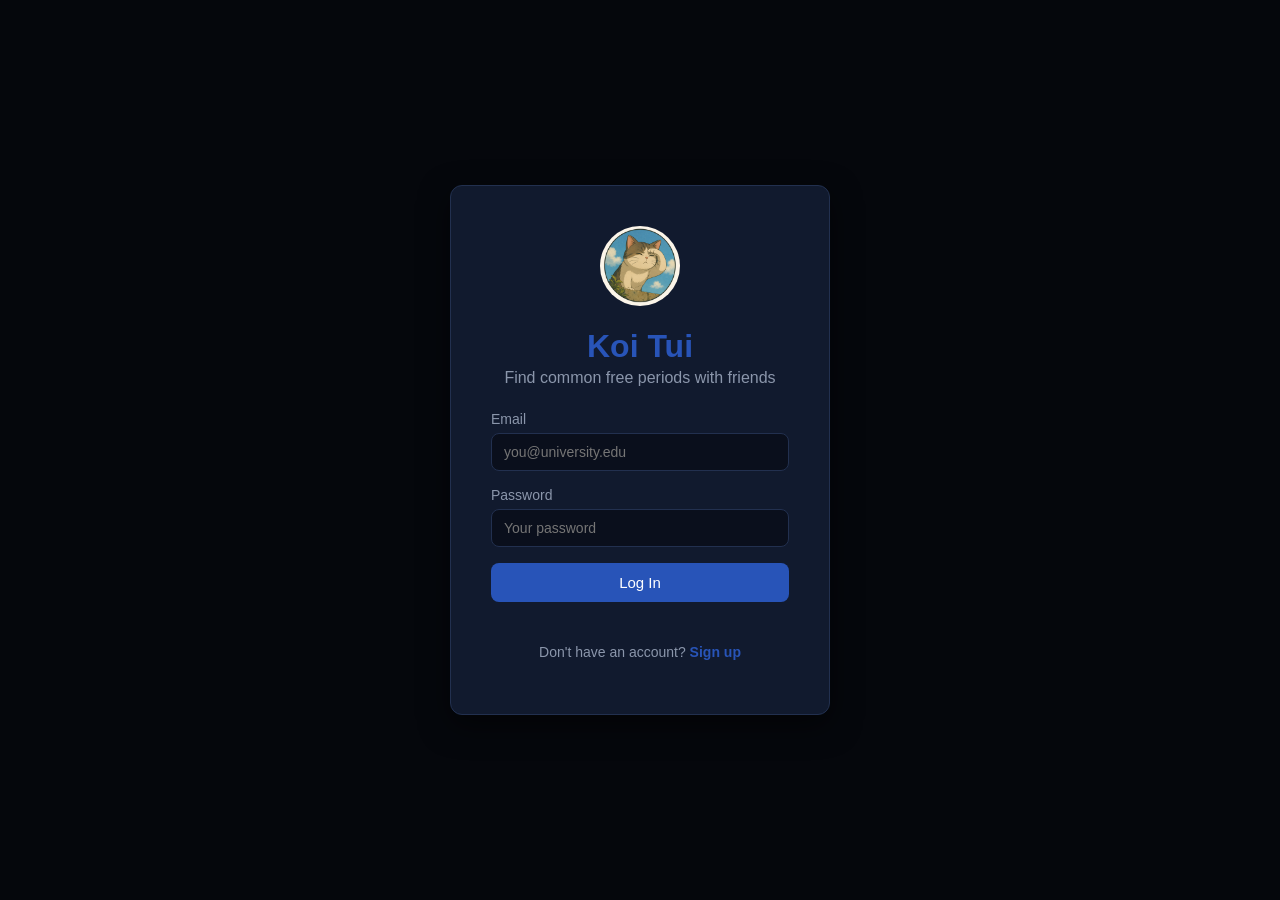
==== src/main/resources/static/index.html @ 4120fd08 "initial commit" ====
<!DOCTYPE html>
<html lang="en">
<head>
  <meta charset="UTF-8">
  <title>Koi Tui - Login</title>
  <meta name="viewport" content="width=device-width, initial-scale=1.0">
  <link rel="stylesheet" href="css/style.css">
</head>
<body>
  <div class="auth-wrapper">
    <div class="auth-card">
      <img src="images/logo.png" alt="Koi Tui logo" style="height:80px; display:block; margin:0 auto 12px; border-radius:50%;">
      <h1>Koi Tui</h1>
      <p class="subtitle">Find common free periods with friends</p>

      <form id="loginForm">
        <div class="form-group">
          <label for="email">Email</label>
          <input type="email" id="email" required placeholder="you@university.edu">
        </div>
        <div class="form-group">
          <label for="password">Password</label>
          <input type="password" id="password" required placeholder="Your password">
        </div>
        <button type="submit" class="btn">Log In</button>
        <p class="error-msg" id="errorMsg"></p>
      </form>

      <p class="form-footer">Don't have an account? <a href="signup.html">Sign up</a></p>
    </div>
  </div>

  <script src="js/api.js"></script>
  <script src="js/auth.js"></script>
</body>
</html>
---- src/main/resources/static/css/style.css ----
:root {
  --primary: #2854b8;
  --primary-dark: #14295c;
  --primary-light: #0d1526;
  --white: #ffffff;
  --surface: #111a2e;
  --gray: #8b96ab;
  --border: #22304f;
  --danger: #ff5c5c;
  --success: #2fd490;
  --text: #e7ebf5;
}

* {
  box-sizing: border-box;
}

body {
  margin: 0;
  font-family: "Segoe UI", Arial, sans-serif;
  background: #05070c;
  color: var(--text);
}

a {
  text-decoration: none;
  color: inherit;
}

/* ---------- Auth pages (login/signup) ---------- */
.auth-wrapper {
  min-height: 100vh;
  display: flex;
  align-items: center;
  justify-content: center;
  padding: 20px;
}

.auth-card {
  background: var(--surface);
  padding: 40px;
  border-radius: 12px;
  box-shadow: 0 10px 30px rgba(0, 0, 0, 0.5);
  border: 1px solid var(--border);
  width: 100%;
  max-width: 380px;
}

.auth-card h1 {
  color: var(--primary);
  margin-bottom: 4px;
  text-align: center;
}

.auth-card p.subtitle {
  text-align: center;
  color: var(--gray);
  margin-top: 0;
  margin-bottom: 24px;
}

.form-group {
  margin-bottom: 16px;
}

.form-group label {
  display: block;
  font-size: 14px;
  margin-bottom: 6px;
  color: var(--gray);
}

.form-group input, .form-group select {
  width: 100%;
  padding: 10px 12px;
  border: 1px solid var(--border);
  border-radius: 8px;
  font-size: 14px;
  background: #0a0f1c;
  color: var(--text);
}

.form-group input:focus, .form-group select:focus {
  outline: none;
  border-color: var(--primary);
}

.btn {
  display: inline-block;
  width: 100%;
  padding: 11px;
  background: var(--primary);
  color: var(--white);
  border: none;
  border-radius: 8px;
  font-size: 15px;
  cursor: pointer;
  transition: background 0.15s;
}

.btn:hover {
  background: var(--primary-dark);
}

.btn-secondary {
  background: transparent;
  color: var(--primary);
  border: 1px solid var(--primary);
}

.btn-danger {
  background: var(--danger);
}

.btn-small {
  width: auto;
  padding: 6px 14px;
  font-size: 13px;
}

/* ---------- Dashboard Quick Links buttons ---------- */
.quick-links {
  display: flex;
  flex-wrap: wrap;
  gap: 12px;
  margin-top: 10px;
}

.btn-quick-link {
  width: auto;
  flex: 1 1 200px;
  text-align: center;
  padding: 12px 16px;
  font-weight: 600;
}

.form-footer {
  text-align: center;
  margin-top: 16px;
  font-size: 14px;
  color: var(--gray);
}

.form-footer a {
  color: var(--primary);
  font-weight: 600;
}

.error-msg {
  color: var(--danger);
  font-size: 13px;
  margin-top: 10px;
  min-height: 16px;
}

.success-msg {
  color: var(--success);
  font-size: 13px;
  margin-top: 10px;
}

/* ---------- App shell (navbar + layout) ---------- */
.navbar {
  background: var(--primary-dark);
  color: var(--white);
  padding: 14px 28px;
  display: flex;
  align-items: center;
  justify-content: space-between;
  border-bottom: 1px solid var(--border);
}

.navbar .brand {
  font-size: 20px;
  font-weight: 700;
}

.navbar nav {
  display: flex;
  gap: 22px;
  align-items: center;
}

.navbar nav a {
  color: var(--white);
  font-size: 14px;
  opacity: 0.9;
}

.navbar nav a.active, .navbar nav a:hover {
  opacity: 1;
  border-bottom: 2px solid var(--white);
  padding-bottom: 4px;
}

.container {
  max-width: 1000px;
  margin: 0 auto;
  padding: 30px 20px;
}

.page-title {
  color: var(--text);
  margin-bottom: 20px;
}

/* ---------- Dashboard cards ---------- */
.cards-grid {
  display: grid;
  grid-template-columns: repeat(auto-fit, minmax(220px, 1fr));
  gap: 18px;
  margin-bottom: 30px;
}

.card {
  background: var(--surface);
  border: 1px solid var(--border);
  border-radius: 12px;
  padding: 20px;
  box-shadow: 0 4px 14px rgba(0, 0, 0, 0.35);
}

.card h3 {
  margin: 0 0 8px 0;
  color: var(--text);
}

.card .big-number {
  font-size: 32px;
  font-weight: 700;
  color: var(--primary);
}

/* ---------- Tables / timetable ---------- */
table {
  width: 100%;
  border-collapse: collapse;
  background: var(--surface);
  border-radius: 10px;
  overflow: hidden;
  box-shadow: 0 4px 14px rgba(0, 0, 0, 0.35);
}

th, td {
  padding: 10px;
  border: 1px solid var(--border);
  text-align: center;
  font-size: 13px;
  color: var(--text);
}

th {
  background: var(--primary-dark);
  color: var(--white);
}

td.busy {
  background: rgba(255, 92, 92, 0.15);
}

td.free {
  background: rgba(47, 212, 144, 0.12);
  font-weight: 600;
  color: var(--success);
}

/* ---------- Forms inside cards ---------- */
.panel {
  background: var(--surface);
  border: 1px solid var(--border);
  border-radius: 12px;
  padding: 22px;
  margin-bottom: 24px;
  box-shadow: 0 4px 14px rgba(0, 0, 0, 0.35);
}

.inline-form {
  display: flex;
  flex-wrap: wrap;
  gap: 10px;
  align-items: flex-end;
}

.inline-form .form-group {
  margin-bottom: 0;
  min-width: 120px;
  flex: 1;
}

.list-item {
  display: flex;
  justify-content: space-between;
  align-items: center;
  padding: 10px 0;
  border-bottom: 1px solid var(--border);
}

.list-item:last-child {
  border-bottom: none;
}

.badge {
  display: inline-block;
  background: rgba(40, 84, 184, 0.2);
  color: var(--primary);
  padding: 3px 10px;
  border-radius: 20px;
  font-size: 12px;
}
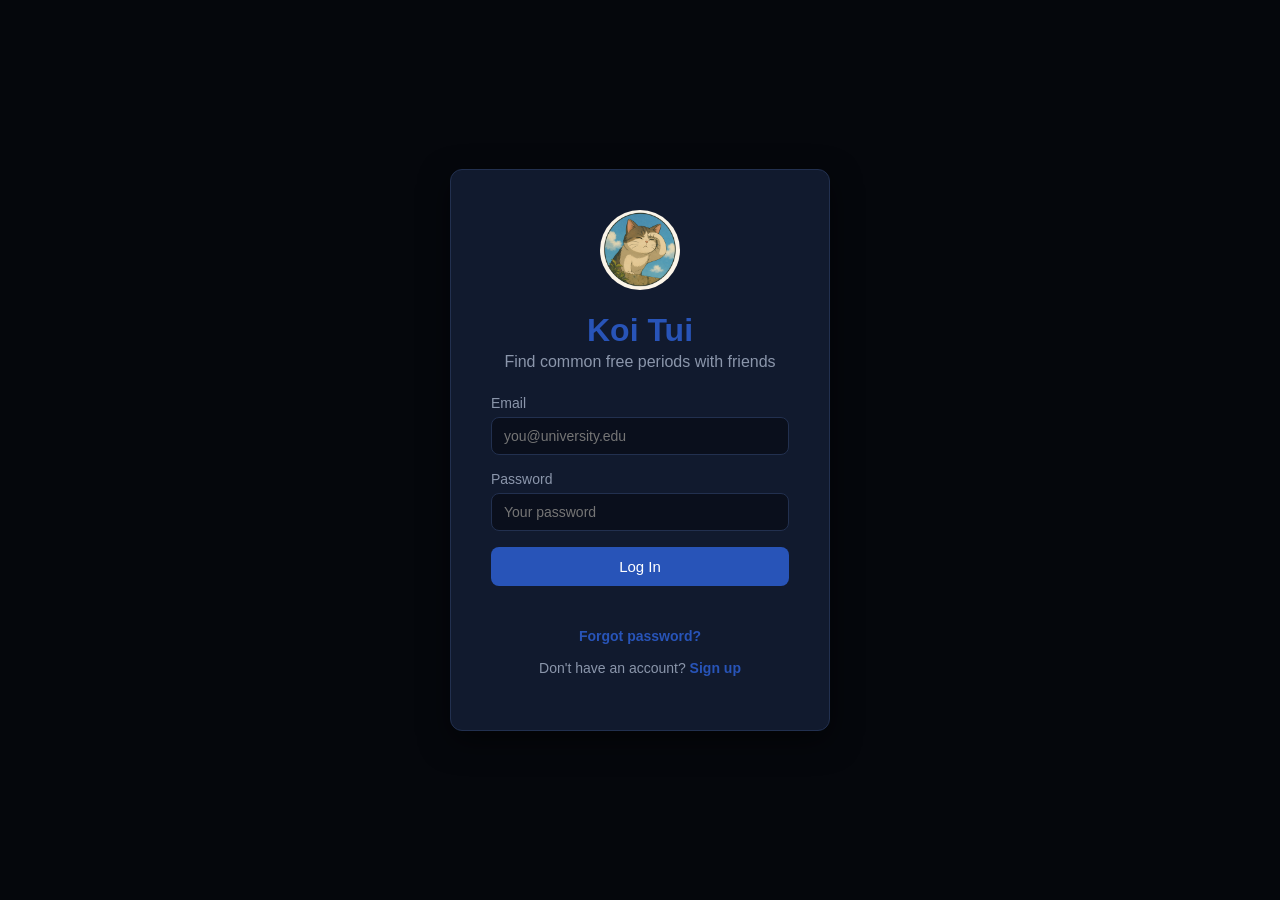
==== commit 5c307710: "Add forgot password and friend request accept/reject" ====
--- a/src/main/resources/static/index.html
+++ b/src/main/resources/static/index.html
@@ -26,6 +26,7 @@
         <p class="error-msg" id="errorMsg"></p>
       </form>
 
+      <p class="form-footer"><a href="forgot-password.html">Forgot password?</a></p>
       <p class="form-footer">Don't have an account? <a href="signup.html">Sign up</a></p>
     </div>
   </div>
